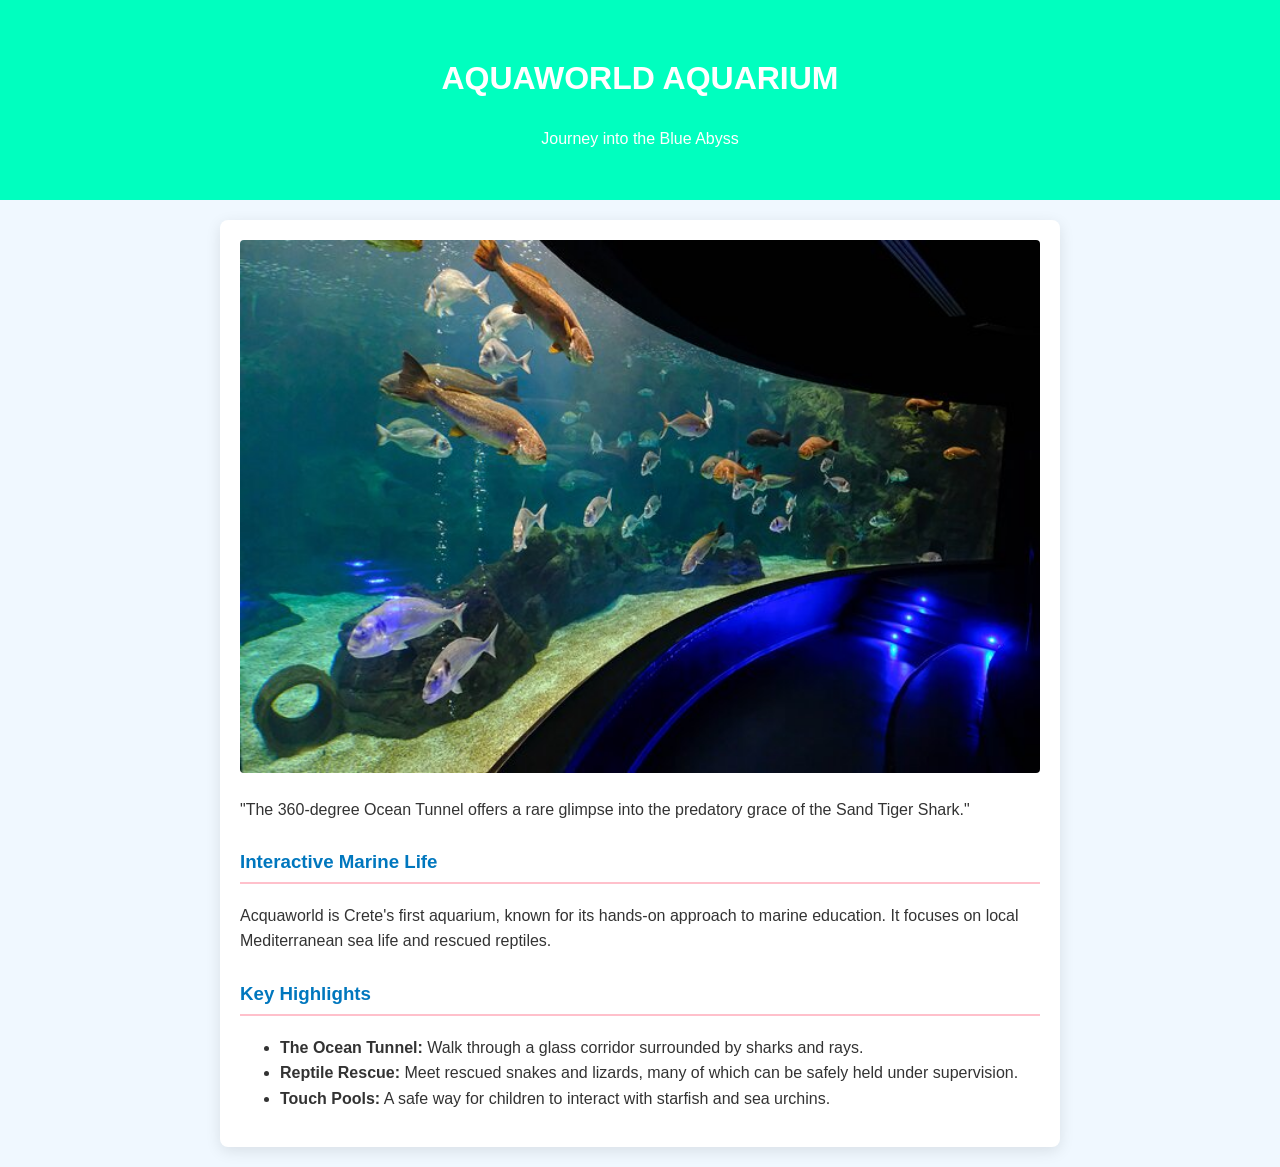
==== Acquaworld.html @ 1b00c079 "Aggiunto i file senza la cartella originale" ====
<!DOCTYPE html>
<html lang="en">
<head>
    <meta charset="UTF-8">
    <meta name="viewport" content="width=device-width, initial-scale=1.0">
    <title>Acquaworld Aquarium</title>
    <link rel="stylesheet" href="AcquaworldStyle.css">
</head>
<body>
    <header class="main-title">
        <h1>AQUAWORLD AQUARIUM</h1>
        <p>Journey into the Blue Abyss</p>
    </header>

    <main class="container">
        <section class="content-section">
            <div class="images">
                <img src="imgs/Acquaworld1.jpg" alt="The Great Shark Tunnel at Acquaworld" class="featured-img">
                <p class="caption">"The 360-degree Ocean Tunnel offers a rare glimpse into the predatory grace of the Sand Tiger Shark."</p>
            </div>

            <h3>Interactive Marine Life</h3>
            <p>Acquaworld is Crete's first aquarium, known for its hands-on approach to marine education. It focuses on local Mediterranean sea life and rescued reptiles.</p>

            <h3>Key Highlights</h3>
            <ul>
                <li><strong>The Ocean Tunnel:</strong> Walk through a glass corridor surrounded by sharks and rays.</li>
                <li><strong>Reptile Rescue:</strong> Meet rescued snakes and lizards, many of which can be safely held under supervision.</li>
                <li><strong>Touch Pools:</strong> A safe way for children to interact with starfish and sea urchins.</li>
            </ul>
        </section>
    </main>
</body>
</html>
---- AcquaworldStyle.css ----
body {
    font-family: 'Segoe UI', Tahoma, Geneva, Verdana, sans-serif;
    line-height: 1.6;
    color: #333;
    margin: 0;
    background-color: #f0f8ff;
}

.main-title {
    background-color: #00ffbf;
    color: white;
    text-align: center;
    padding: 2rem 0;
}

.container {
    max-width: 800px;
    margin: 20px auto;
    padding: 20px;
    background: white;
    border-radius: 8px;
    box-shadow: 0 4px 15px rgba(0,0,0,0.1);
}

.featured-img {
    width: 100%;
    height: auto;
    border-radius: 4px;
}

h3 {
    color: #0077be;
    border-bottom: 2px solid #ffc0cb;
    padding-bottom: 5px;
    margin-top: 25px;
}

.warning-box {
    background-color: #fff0f3;
    border-left: 5px solid #ff4d6d;
    padding: 10px 20px;
    margin-top: 30px;
}
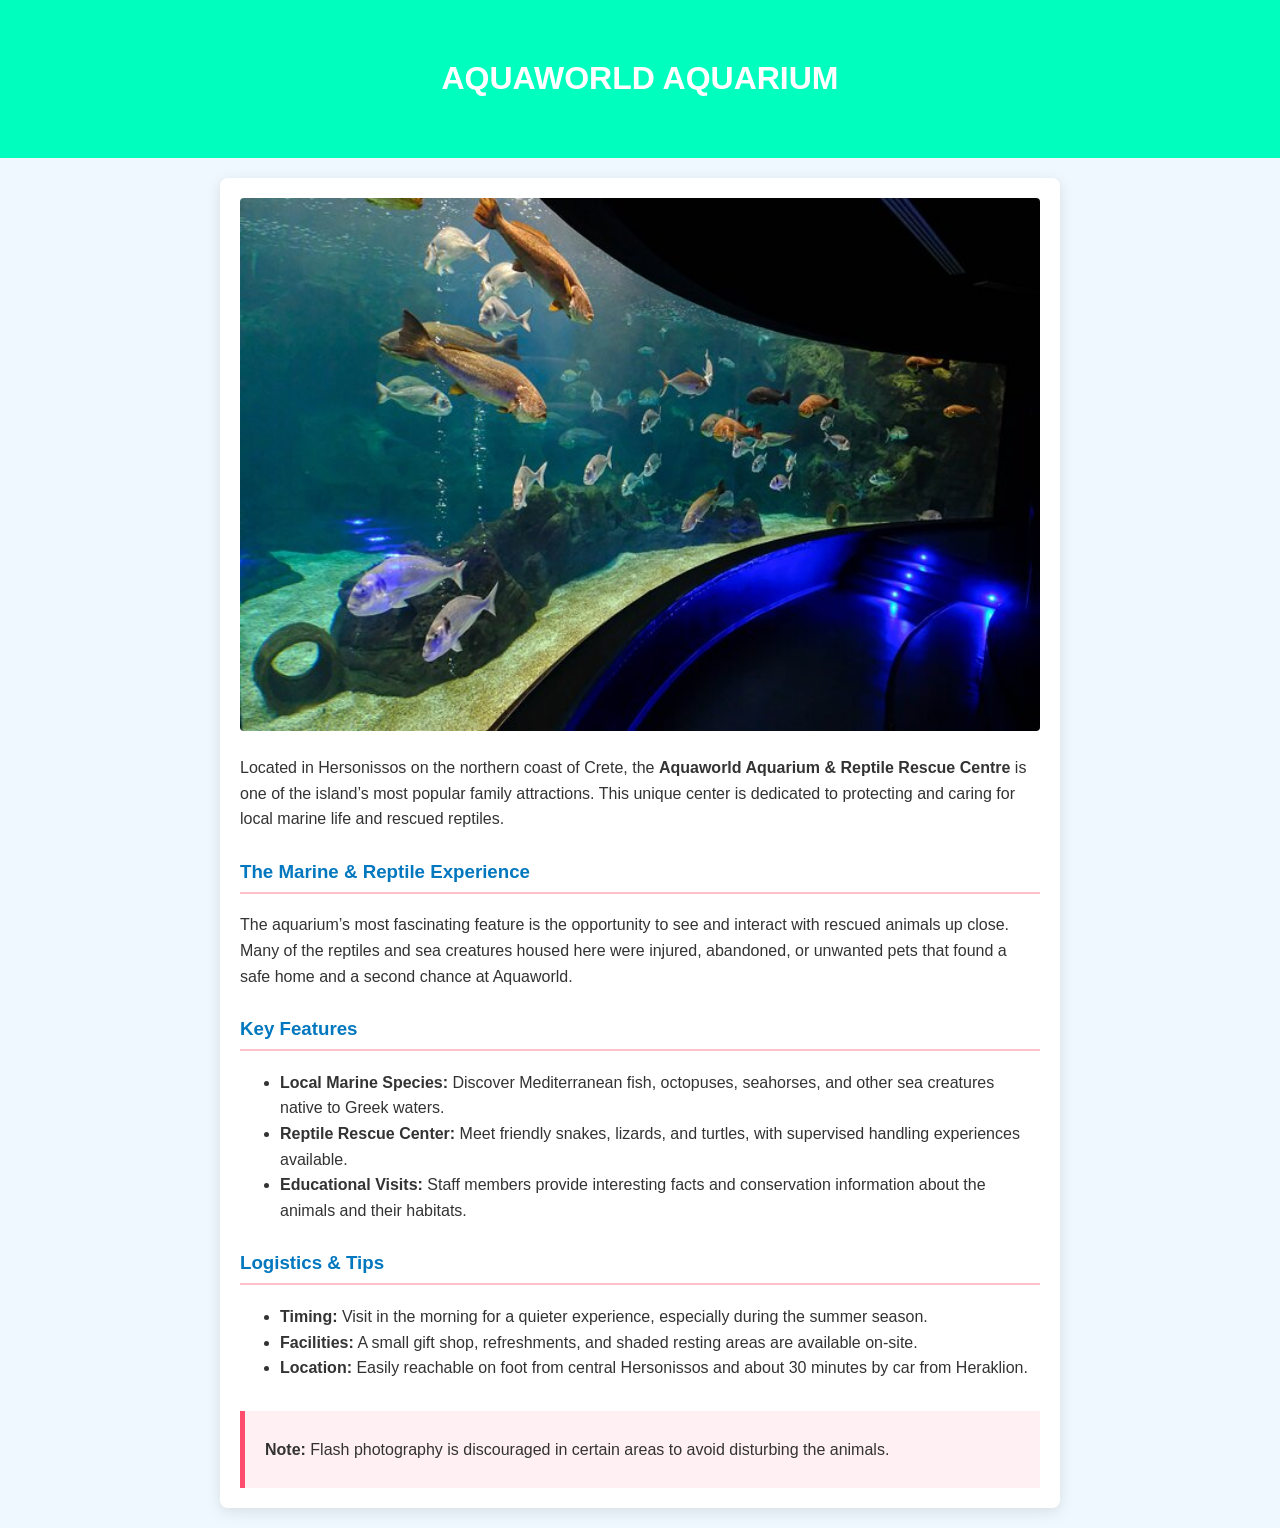
==== commit e74cb81c: "Modificati i testi dei monumenti" ====
--- a/Acquaworld.html
+++ b/Acquaworld.html
@@ -3,31 +3,44 @@
 <head>
     <meta charset="UTF-8">
     <meta name="viewport" content="width=device-width, initial-scale=1.0">
-    <title>Acquaworld Aquarium</title>
+    <title>Aquaworld Aquarium | Crete</title>
     <link rel="stylesheet" href="AcquaworldStyle.css">
 </head>
 <body>
     <header class="main-title">
         <h1>AQUAWORLD AQUARIUM</h1>
-        <p>Journey into the Blue Abyss</p>
     </header>
 
     <main class="container">
         <section class="content-section">
-            <div class="images">
-                <img src="imgs/Acquaworld1.jpg" alt="The Great Shark Tunnel at Acquaworld" class="featured-img">
-                <p class="caption">"The 360-degree Ocean Tunnel offers a rare glimpse into the predatory grace of the Sand Tiger Shark."</p>
+            <img src="imgs/Acquaworld1.jpg" alt="Local marine life and rescued reptiles at Aquaworld" class="featured-img">
+            
+            <p class="intro">
+                Located in Hersonissos on the northern coast of Crete, the <strong>Aquaworld Aquarium & Reptile Rescue Centre</strong> is one of the island’s most popular family attractions. This unique center is dedicated to protecting and caring for local marine life and rescued reptiles.
+            </p>
+
+            <h3>The Marine & Reptile Experience</h3>
+            <p>
+                The aquarium’s most fascinating feature is the opportunity to see and interact with rescued animals up close. Many of the reptiles and sea creatures housed here were injured, abandoned, or unwanted pets that found a safe home and a second chance at Aquaworld.
+            </p>
+
+            <h3>Key Features</h3>
+            <ul>
+                <li><strong>Local Marine Species:</strong> Discover Mediterranean fish, octopuses, seahorses, and other sea creatures native to Greek waters.</li>
+                <li><strong>Reptile Rescue Center:</strong> Meet friendly snakes, lizards, and turtles, with supervised handling experiences available.</li>
+                <li><strong>Educational Visits:</strong> Staff members provide interesting facts and conservation information about the animals and their habitats.</li>
+            </ul>
+
+            <h3>Logistics & Tips</h3>
+            <ul>
+                <li><strong>Timing:</strong> Visit in the morning for a quieter experience, especially during the summer season.</li>
+                <li><strong>Facilities:</strong> A small gift shop, refreshments, and shaded resting areas are available on-site.</li>
+                <li><strong>Location:</strong> Easily reachable on foot from central Hersonissos and about 30 minutes by car from Heraklion.</li>
+            </ul>
+
+            <div class="warning-box">
+                <p><strong>Note:</strong> Flash photography is discouraged in certain areas to avoid disturbing the animals.</p>
             </div>
-
-            <h3>Interactive Marine Life</h3>
-            <p>Acquaworld is Crete's first aquarium, known for its hands-on approach to marine education. It focuses on local Mediterranean sea life and rescued reptiles.</p>
-
-            <h3>Key Highlights</h3>
-            <ul>
-                <li><strong>The Ocean Tunnel:</strong> Walk through a glass corridor surrounded by sharks and rays.</li>
-                <li><strong>Reptile Rescue:</strong> Meet rescued snakes and lizards, many of which can be safely held under supervision.</li>
-                <li><strong>Touch Pools:</strong> A safe way for children to interact with starfish and sea urchins.</li>
-            </ul>
         </section>
     </main>
 </body>
